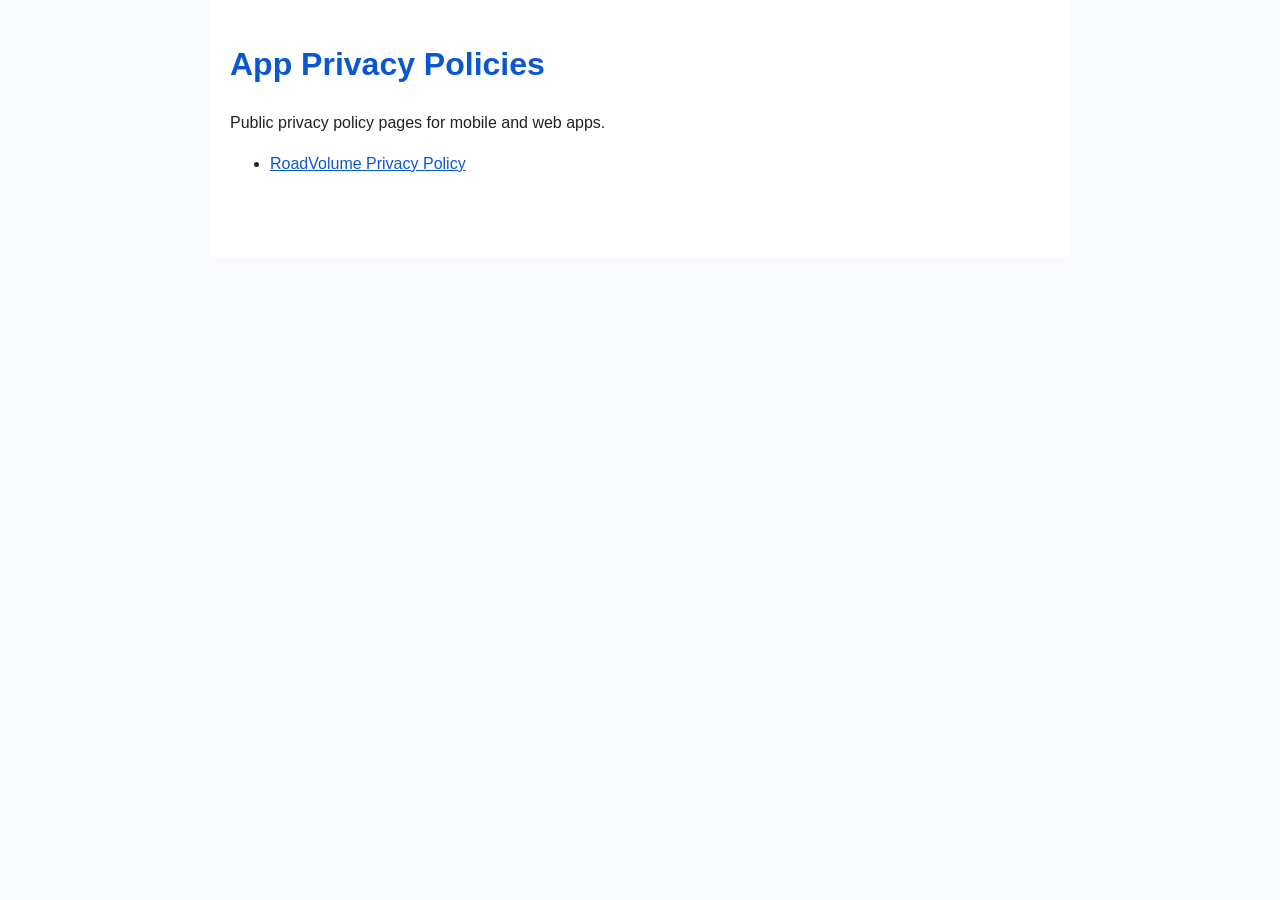
==== index.html @ f4be4a2a "Add RoadVolume privacy policy" ====
<!doctype html>
<html lang="en">
<head>
    <meta charset="utf-8">
    <meta name="viewport" content="width=device-width, initial-scale=1">
    <title>App Privacy Policies</title>
    <style>
        body {
            margin: 0;
            font-family: Arial, Helvetica, sans-serif;
            line-height: 1.55;
            color: #202124;
            background: #f8fafd;
        }
        main {
            max-width: 820px;
            margin: 0 auto;
            padding: 40px 20px 64px;
            background: #ffffff;
        }
        h1 {
            color: #0b57d0;
            margin-top: 0;
        }
        a {
            color: #0b57d0;
        }
    </style>
</head>
<body>
<main>
    <h1>App Privacy Policies</h1>
    <p>Public privacy policy pages for mobile and web apps.</p>
    <ul>
        <li><a href="roadvolume/privacy-policy.html">RoadVolume Privacy Policy</a></li>
    </ul>
</main>
</body>
</html>
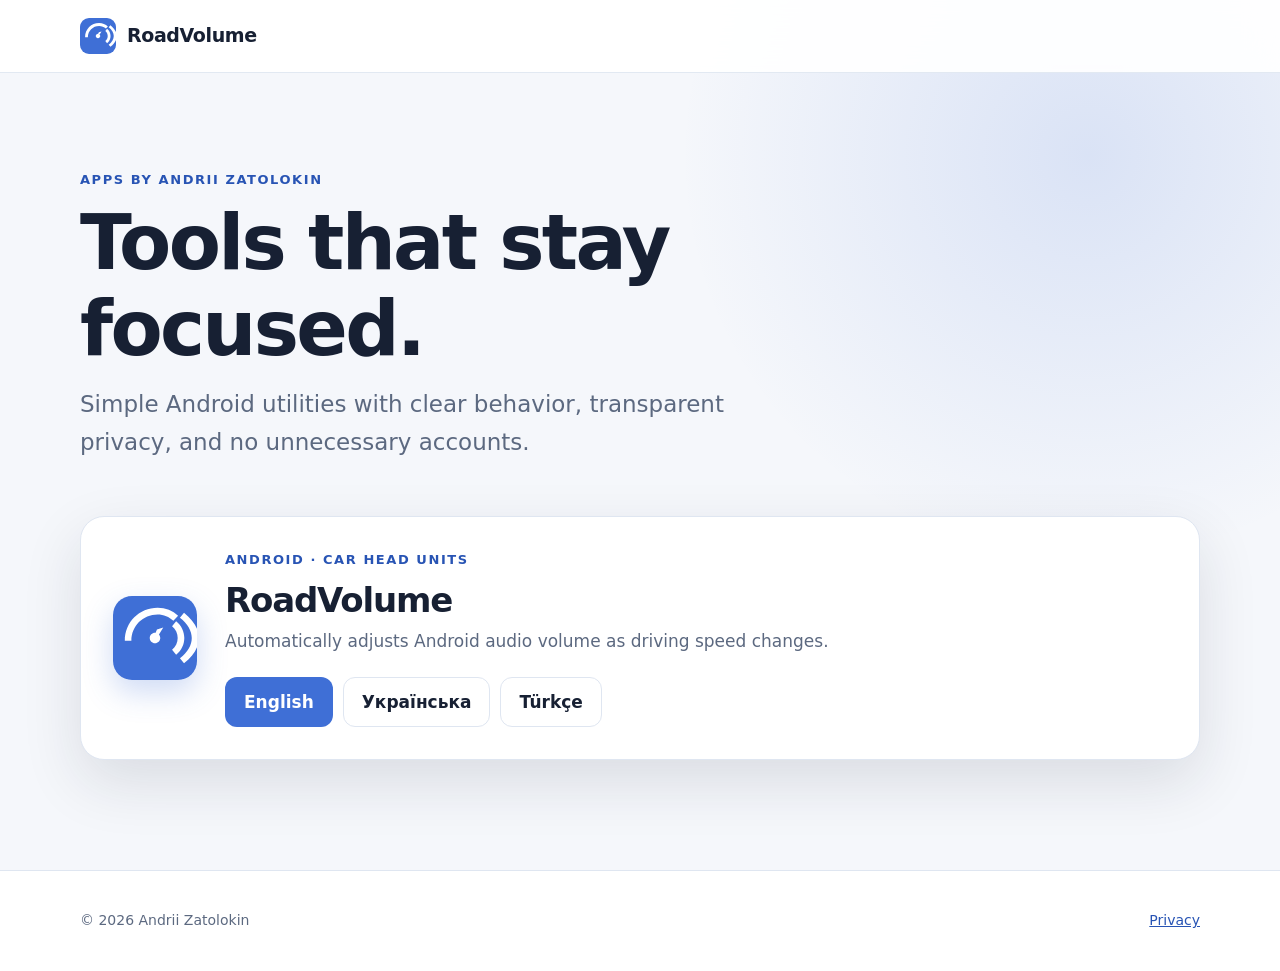
==== commit 19ccfe44: "Build multilingual RoadVolume site" ====
--- a/index.html
+++ b/index.html
@@ -3,37 +3,52 @@
 <head>
     <meta charset="utf-8">
     <meta name="viewport" content="width=device-width, initial-scale=1">
-    <title>App Privacy Policies</title>
-    <style>
-        body {
-            margin: 0;
-            font-family: Arial, Helvetica, sans-serif;
-            line-height: 1.55;
-            color: #202124;
-            background: #f8fafd;
-        }
-        main {
-            max-width: 820px;
-            margin: 0 auto;
-            padding: 40px 20px 64px;
-            background: #ffffff;
-        }
-        h1 {
-            color: #0b57d0;
-            margin-top: 0;
-        }
-        a {
-            color: #0b57d0;
-        }
-    </style>
+    <meta name="description" content="Official pages for RoadVolume, the speed-based volume assistant for Android car head units.">
+    <meta property="og:title" content="RoadVolume — Volume that follows the road">
+    <meta property="og:description" content="Speed-based volume adjustment for Android car head units.">
+    <meta property="og:image" content="https://andriizatolokin.github.io/app-privacy-policies/assets/roadvolume-social.png">
+    <meta property="og:type" content="website">
+    <meta name="twitter:card" content="summary_large_image">
+    <meta name="twitter:title" content="RoadVolume — Volume that follows the road">
+    <meta name="twitter:description" content="Speed-based volume adjustment for Android car head units.">
+    <meta name="twitter:image" content="https://andriizatolokin.github.io/app-privacy-policies/assets/roadvolume-social.png">
+    <title>RoadVolume — Apps by Andrii Zatolokin</title>
+    <link rel="stylesheet" href="assets/site.css">
 </head>
-<body>
+<body class="directory-page">
+<header class="site-header">
+    <div class="shell header-inner">
+        <a class="brand" href="./" aria-label="RoadVolume home">
+            <img src="assets/roadvolume-icon.svg" width="36" height="36" alt="">
+            <span>RoadVolume</span>
+        </a>
+    </div>
+</header>
 <main>
-    <h1>App Privacy Policies</h1>
-    <p>Public privacy policy pages for mobile and web apps.</p>
-    <ul>
-        <li><a href="roadvolume/privacy-policy.html">RoadVolume Privacy Policy</a></li>
-    </ul>
+    <section class="directory-hero shell">
+        <p class="eyebrow">Apps by Andrii Zatolokin</p>
+        <h1>Tools that stay focused.</h1>
+        <p class="lead">Simple Android utilities with clear behavior, transparent privacy, and no unnecessary accounts.</p>
+    </section>
+    <section class="shell app-directory" aria-labelledby="apps-title">
+        <h2 id="apps-title" class="sr-only">Apps</h2>
+        <article class="app-card">
+            <div class="app-card-icon"><img src="assets/roadvolume-icon.svg" width="84" height="84" alt="RoadVolume icon"></div>
+            <div class="app-card-copy">
+                <p class="eyebrow">Android · Car head units</p>
+                <h2>RoadVolume</h2>
+                <p>Automatically adjusts Android audio volume as driving speed changes.</p>
+                <div class="language-links" aria-label="Choose language">
+                    <a class="button button-primary" href="roadvolume/">English</a>
+                    <a class="button button-secondary" lang="uk" href="roadvolume/uk/">Українська</a>
+                    <a class="button button-secondary" lang="tr" href="roadvolume/tr/">Türkçe</a>
+                </div>
+            </div>
+        </article>
+    </section>
 </main>
+<footer class="site-footer">
+    <div class="shell footer-inner"><span>© 2026 Andrii Zatolokin</span><a href="roadvolume/privacy-policy.html">Privacy</a></div>
+</footer>
 </body>
 </html>
--- a/assets/site.css
+++ b/assets/site.css
@@ -0,0 +1,175 @@
+:root {
+    color-scheme: light;
+    --ink: #172033;
+    --muted: #5c6980;
+    --blue: #3f6fd6;
+    --blue-dark: #2854b4;
+    --blue-soft: #eaf0ff;
+    --line: #dfe6f1;
+    --surface: #fff;
+    --surface-alt: #f5f7fb;
+    --success: #17795b;
+    --warning-bg: #fff8e8;
+    --warning-line: #f0d38b;
+    --shadow: 0 22px 60px rgba(23, 32, 51, .12);
+}
+
+* { box-sizing: border-box; }
+html { scroll-behavior: smooth; }
+body {
+    margin: 0;
+    color: var(--ink);
+    background: var(--surface);
+    font: 17px/1.65 Inter, ui-sans-serif, system-ui, -apple-system, BlinkMacSystemFont, "Segoe UI", sans-serif;
+    -webkit-font-smoothing: antialiased;
+}
+a { color: var(--blue-dark); }
+a:hover { color: var(--blue); }
+img { max-width: 100%; }
+.shell { width: min(1120px, calc(100% - 40px)); margin-inline: auto; }
+.sr-only { position: absolute; width: 1px; height: 1px; padding: 0; margin: -1px; overflow: hidden; clip: rect(0, 0, 0, 0); white-space: nowrap; border: 0; }
+
+.site-header { position: sticky; z-index: 20; top: 0; border-bottom: 1px solid rgba(223, 230, 241, .88); background: rgba(255, 255, 255, .92); backdrop-filter: blur(16px); }
+.header-inner { min-height: 72px; display: flex; align-items: center; justify-content: space-between; gap: 24px; }
+.brand { display: inline-flex; align-items: center; gap: 11px; color: var(--ink); font-size: 19px; font-weight: 750; text-decoration: none; letter-spacing: -.02em; }
+.brand:hover { color: var(--ink); }
+.brand img { border-radius: 9px; }
+.language-links, .hero-actions { display: flex; align-items: center; flex-wrap: wrap; gap: 10px; }
+.language-nav { display: flex; align-items: center; gap: 5px; padding: 4px; border-radius: 999px; background: var(--surface-alt); }
+.language-nav a { min-width: 42px; padding: 5px 10px; border-radius: 999px; color: var(--muted); font-size: 14px; font-weight: 700; text-align: center; text-decoration: none; }
+.language-nav a:hover, .language-nav a[aria-current="page"] { color: var(--blue-dark); background: var(--surface); box-shadow: 0 1px 4px rgba(23, 32, 51, .12); }
+
+.button { display: inline-flex; min-height: 46px; align-items: center; justify-content: center; padding: 10px 18px; border: 1px solid transparent; border-radius: 12px; font-weight: 750; text-decoration: none; transition: transform 160ms ease, background 160ms ease, border-color 160ms ease; }
+.button:hover { transform: translateY(-1px); }
+.button-primary { color: #fff; background: var(--blue); }
+.button-primary:hover { color: #fff; background: var(--blue-dark); }
+.button-secondary { color: var(--ink); border-color: var(--line); background: var(--surface); }
+.button-secondary:hover { color: var(--blue-dark); border-color: #b9c9eb; background: var(--blue-soft); }
+
+.eyebrow { margin: 0 0 10px; color: var(--blue-dark); font-size: 13px; font-weight: 800; letter-spacing: .12em; text-transform: uppercase; }
+h1, h2, h3 { margin-top: 0; line-height: 1.13; letter-spacing: -.035em; }
+h1 { max-width: 820px; margin-bottom: 22px; font-size: clamp(44px, 7vw, 76px); }
+h2 { margin-bottom: 16px; font-size: clamp(30px, 4vw, 46px); }
+h3 { margin-bottom: 9px; font-size: 21px; }
+.lead { max-width: 720px; margin: 0; color: var(--muted); font-size: clamp(19px, 2.4vw, 23px); }
+
+.directory-page { min-height: 100vh; background: radial-gradient(circle at 85% 16%, rgba(63, 111, 214, .15), transparent 30%), var(--surface-alt); }
+.directory-hero { padding-block: 96px 54px; }
+.directory-hero h1 { margin-bottom: 14px; }
+.app-directory { padding-bottom: 110px; }
+.app-card { display: grid; grid-template-columns: auto 1fr; gap: 28px; align-items: center; padding: 32px; border: 1px solid var(--line); border-radius: 24px; background: var(--surface); box-shadow: var(--shadow); }
+.app-card-icon img { display: block; border-radius: 19px; box-shadow: 0 12px 30px rgba(63, 111, 214, .25); }
+.app-card h2 { margin-bottom: 8px; font-size: 34px; }
+.app-card p:not(.eyebrow) { max-width: 650px; margin: 0 0 22px; color: var(--muted); }
+
+.hero { overflow: hidden; background: radial-gradient(circle at 80% 30%, rgba(63, 111, 214, .2), transparent 31%), linear-gradient(180deg, #fff 0%, #f5f8ff 100%); }
+.hero-inner { display: grid; min-height: 680px; grid-template-columns: minmax(0, 1.08fr) minmax(320px, .92fr); gap: 56px; align-items: center; padding-block: 82px 92px; }
+.hero-copy h1 { font-size: clamp(48px, 7vw, 82px); }
+.hero-copy .lead { margin-bottom: 30px; }
+.hero-note { margin: 18px 0 0; color: var(--muted); font-size: 14px; }
+.app-preview { position: relative; min-height: 460px; display: grid; place-items: center; }
+.app-preview::before { position: absolute; width: 420px; height: 420px; border-radius: 50%; background: linear-gradient(145deg, rgba(63, 111, 214, .21), rgba(255, 255, 255, 0)); content: ""; }
+.dashboard-card { position: relative; width: min(390px, 100%); padding: 26px; border: 1px solid rgba(255, 255, 255, .75); border-radius: 30px; color: #fff; background: linear-gradient(155deg, #172033 0%, #263b6b 100%); box-shadow: 0 34px 80px rgba(24, 39, 76, .28); transform: rotate(2deg); }
+.dashboard-top { display: flex; align-items: center; justify-content: space-between; margin-bottom: 32px; }
+.dashboard-brand { display: flex; align-items: center; gap: 10px; font-weight: 800; }
+.dashboard-brand img { border-radius: 10px; }
+.status-pill { padding: 5px 10px; border-radius: 999px; color: #baf5df; background: rgba(42, 198, 143, .14); font-size: 12px; font-weight: 800; }
+.speed-reading { display: flex; align-items: end; gap: 10px; margin-bottom: 28px; }
+.speed-number { font-size: 88px; font-weight: 760; line-height: .85; letter-spacing: -.07em; }
+.speed-unit { padding-bottom: 7px; color: #b9c8e7; font-size: 16px; }
+.volume-panel { padding: 18px; border: 1px solid rgba(255, 255, 255, .1); border-radius: 18px; background: rgba(255, 255, 255, .07); }
+.volume-row { display: flex; justify-content: space-between; gap: 16px; color: #d8e2f6; font-size: 14px; }
+.volume-row strong { color: #fff; font-size: 16px; }
+.volume-bars { display: grid; grid-template-columns: repeat(12, 1fr); gap: 5px; margin-top: 15px; }
+.volume-bars span { height: 8px; border-radius: 999px; background: rgba(255, 255, 255, .16); }
+.volume-bars span:nth-child(-n+8) { background: #8dafed; }
+
+.trust-strip { border-block: 1px solid var(--line); background: var(--surface); }
+.trust-grid { display: grid; grid-template-columns: repeat(3, 1fr); }
+.trust-item { padding: 26px 20px; text-align: center; }
+.trust-item + .trust-item { border-left: 1px solid var(--line); }
+.trust-item strong { display: block; color: var(--ink); font-size: 17px; }
+.trust-item span { color: var(--muted); font-size: 14px; }
+
+.section { padding-block: 104px; }
+.section-alt { background: var(--surface-alt); }
+.section-heading { max-width: 760px; margin-bottom: 46px; }
+.section-heading p:last-child { margin: 0; color: var(--muted); font-size: 19px; }
+.steps-grid, .feature-grid { display: grid; grid-template-columns: repeat(3, 1fr); gap: 18px; }
+.step-card, .feature-card { padding: 28px; border: 1px solid var(--line); border-radius: 20px; background: var(--surface); }
+.step-number { width: 36px; height: 36px; display: grid; place-items: center; margin-bottom: 28px; border-radius: 10px; color: #fff; background: var(--blue); font-size: 14px; font-weight: 850; }
+.step-card p, .feature-card p { margin: 0; color: var(--muted); }
+.feature-card { min-height: 210px; }
+.feature-label { display: inline-block; margin-bottom: 36px; color: var(--blue-dark); font-size: 13px; font-weight: 800; letter-spacing: .09em; text-transform: uppercase; }
+
+.compatibility-box { display: grid; grid-template-columns: minmax(0, 1fr) auto; gap: 40px; align-items: center; padding: 38px; border: 1px solid var(--warning-line); border-radius: 24px; background: var(--warning-bg); }
+.compatibility-box h2 { margin-bottom: 12px; font-size: clamp(28px, 4vw, 42px); }
+.compatibility-box p { max-width: 750px; margin: 0; color: #66562d; }
+.compatibility-mark { width: 84px; height: 84px; display: grid; place-items: center; border: 1px solid #e7c66e; border-radius: 24px; color: #7a611f; background: #fffdf6; font-size: 34px; font-weight: 850; }
+
+.plan-grid { display: grid; grid-template-columns: repeat(2, minmax(0, 1fr)); gap: 20px; }
+.plan-card { padding: 34px; border: 1px solid var(--line); border-radius: 24px; background: var(--surface); }
+.plan-card-featured { color: #fff; border-color: transparent; background: linear-gradient(145deg, #315fc4, #1d397b); }
+.plan-card p { color: var(--muted); }
+.plan-card-featured p { color: #d8e3fc; }
+.plan-card ul { padding: 0; margin: 24px 0 0; list-style: none; }
+.plan-card li { position: relative; padding-left: 28px; margin-top: 12px; }
+.plan-card li::before { position: absolute; left: 0; color: var(--success); content: "✓"; font-weight: 900; }
+.plan-card-featured li::before { color: #9cf0d0; }
+
+.faq-list { max-width: 860px; }
+.faq-list details { border-top: 1px solid var(--line); }
+.faq-list details:last-child { border-bottom: 1px solid var(--line); }
+.faq-list summary { padding: 24px 4px; cursor: pointer; font-weight: 750; }
+.faq-list details p { margin: -8px 0 24px; padding-right: 30px; color: var(--muted); }
+
+.policy-page { background: var(--surface-alt); }
+.policy-main { width: min(820px, calc(100% - 40px)); margin: 54px auto 90px; padding: 56px; border: 1px solid var(--line); border-radius: 24px; background: var(--surface); box-shadow: 0 16px 50px rgba(23, 32, 51, .08); }
+.policy-main h1 { font-size: clamp(38px, 6vw, 58px); }
+.policy-main h2 { margin-top: 42px; font-size: 27px; }
+.policy-meta { margin-bottom: 34px; color: var(--muted); }
+.policy-main li + li { margin-top: 8px; }
+
+.site-footer { border-top: 1px solid var(--line); background: var(--surface); }
+.footer-inner { min-height: 100px; display: flex; align-items: center; justify-content: space-between; gap: 24px; color: var(--muted); font-size: 14px; }
+.footer-links { display: flex; align-items: center; flex-wrap: wrap; justify-content: flex-end; gap: 18px; }
+.footer-links a { color: var(--muted); text-decoration: none; }
+.footer-links a:hover { color: var(--blue-dark); }
+
+@media (max-width: 820px) {
+    .hero-inner { min-height: auto; grid-template-columns: 1fr; gap: 26px; padding-block: 72px; }
+    .app-preview { min-height: 410px; }
+    .steps-grid, .feature-grid { grid-template-columns: 1fr; }
+    .feature-card { min-height: auto; }
+    .compatibility-box { grid-template-columns: 1fr; }
+    .compatibility-mark { grid-row: 1; }
+}
+
+@media (max-width: 640px) {
+    body { font-size: 16px; }
+    .shell { width: min(100% - 28px, 1120px); }
+    .site-header { position: static; }
+    .header-inner { min-height: 66px; }
+    .language-nav a { min-width: 36px; padding-inline: 7px; }
+    .directory-hero { padding-block: 70px 38px; }
+    .app-card { grid-template-columns: 1fr; padding: 24px; }
+    .hero-copy h1 { font-size: clamp(44px, 14vw, 64px); }
+    .hero-inner { padding-block: 58px 64px; }
+    .app-preview { min-height: 350px; }
+    .app-preview::before { width: 330px; height: 330px; }
+    .dashboard-card { padding: 22px; transform: none; }
+    .speed-number { font-size: 74px; }
+    .trust-grid { grid-template-columns: 1fr; }
+    .trust-item + .trust-item { border-top: 1px solid var(--line); border-left: 0; }
+    .section { padding-block: 76px; }
+    .plan-grid { grid-template-columns: 1fr; }
+    .compatibility-box, .plan-card { padding: 26px; }
+    .policy-main { width: min(100% - 24px, 820px); margin-block: 22px 60px; padding: 28px 22px; border-radius: 18px; }
+    .footer-inner { padding-block: 28px; flex-direction: column; align-items: flex-start; }
+    .footer-links { justify-content: flex-start; }
+}
+
+@media (prefers-reduced-motion: reduce) {
+    html { scroll-behavior: auto; }
+    .button { transition: none; }
+}
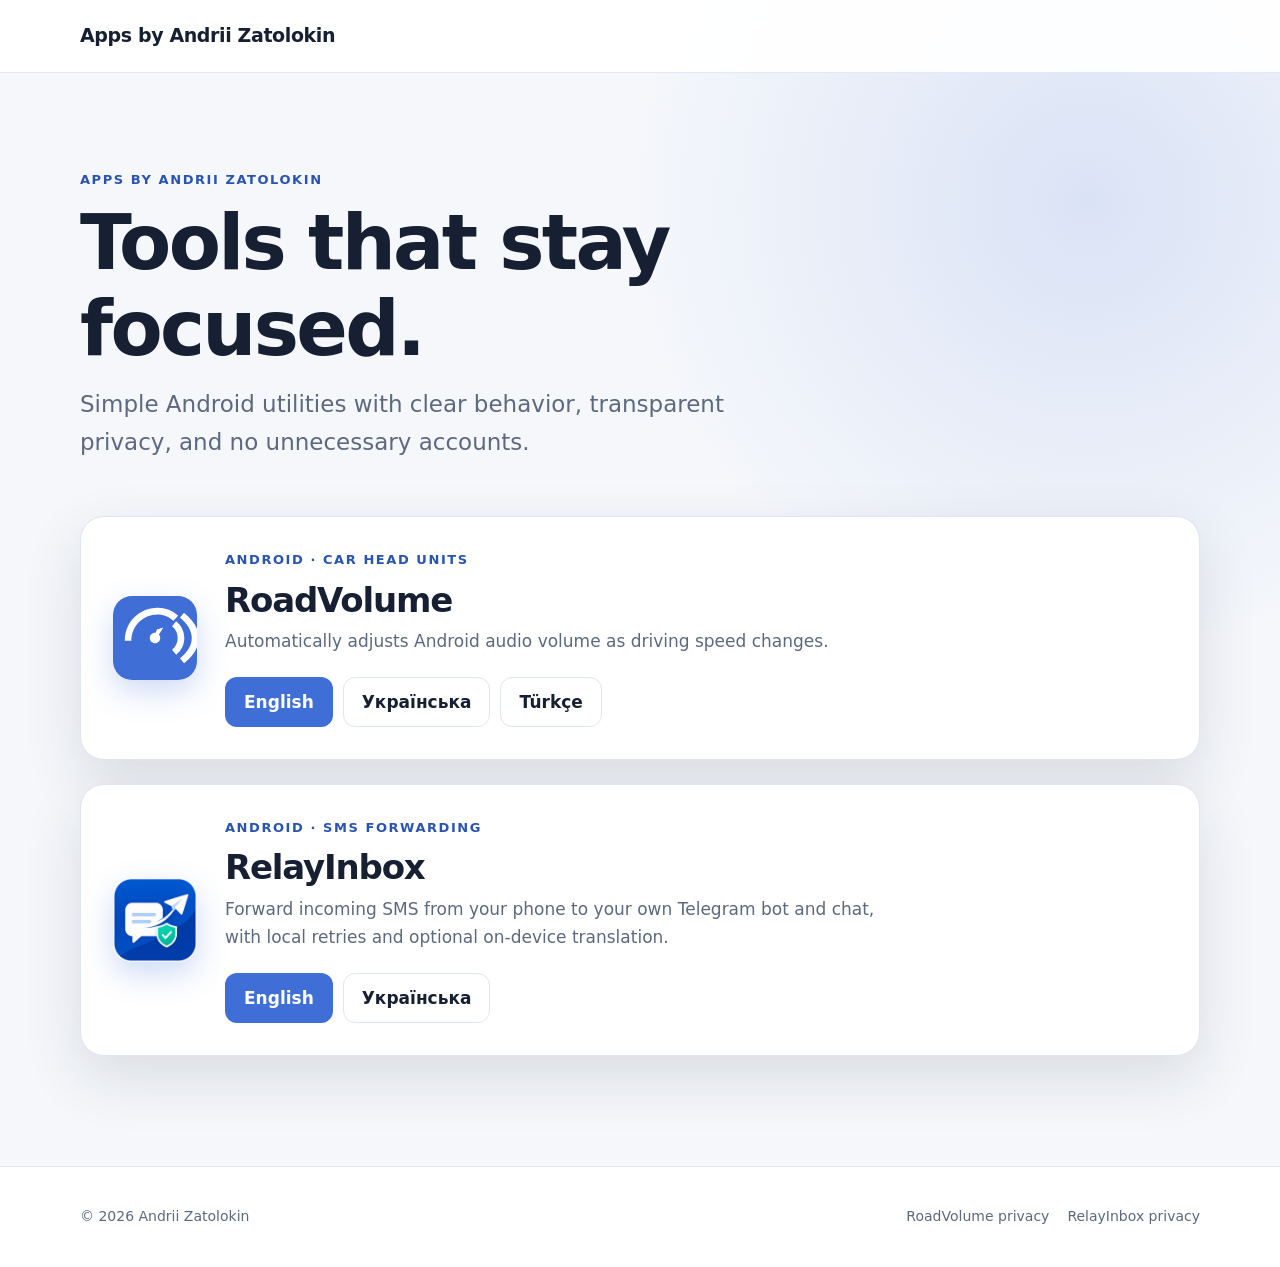
==== commit e2e1c81f: "Publish RelayInbox privacy policy in English and Ukrainian" ====
--- a/index.html
+++ b/index.html
@@ -3,24 +3,20 @@
 <head>
     <meta charset="utf-8">
     <meta name="viewport" content="width=device-width, initial-scale=1">
-    <meta name="description" content="Official pages for RoadVolume, the speed-based volume assistant for Android car head units.">
-    <meta property="og:title" content="RoadVolume — Volume that follows the road">
-    <meta property="og:description" content="Speed-based volume adjustment for Android car head units.">
-    <meta property="og:image" content="https://andriizatolokin.github.io/app-privacy-policies/assets/roadvolume-social.png">
+    <meta name="description" content="Official app pages and privacy policies for Android utilities by Andrii Zatolokin.">
+    <meta property="og:title" content="Apps by Andrii Zatolokin">
+    <meta property="og:description" content="Focused Android utilities with clear behavior and transparent privacy.">
     <meta property="og:type" content="website">
-    <meta name="twitter:card" content="summary_large_image">
-    <meta name="twitter:title" content="RoadVolume — Volume that follows the road">
-    <meta name="twitter:description" content="Speed-based volume adjustment for Android car head units.">
-    <meta name="twitter:image" content="https://andriizatolokin.github.io/app-privacy-policies/assets/roadvolume-social.png">
-    <title>RoadVolume — Apps by Andrii Zatolokin</title>
+    <meta name="twitter:title" content="Apps by Andrii Zatolokin">
+    <meta name="twitter:description" content="Focused Android utilities with clear behavior and transparent privacy.">
+    <title>Apps by Andrii Zatolokin</title>
     <link rel="stylesheet" href="assets/site.css">
 </head>
 <body class="directory-page">
 <header class="site-header">
     <div class="shell header-inner">
-        <a class="brand" href="./" aria-label="RoadVolume home">
-            <img src="assets/roadvolume-icon.svg" width="36" height="36" alt="">
-            <span>RoadVolume</span>
+        <a class="brand" href="./" aria-label="App directory">
+            <span>Apps by Andrii Zatolokin</span>
         </a>
     </div>
 </header>
@@ -45,10 +41,22 @@
                 </div>
             </div>
         </article>
+        <article class="app-card">
+            <div class="app-card-icon"><img src="assets/relayinbox-icon.png" width="84" height="84" alt="RelayInbox icon"></div>
+            <div class="app-card-copy">
+                <p class="eyebrow">Android · SMS forwarding</p>
+                <h2>RelayInbox</h2>
+                <p>Forward incoming SMS from your phone to your own Telegram bot and chat, with local retries and optional on-device translation.</p>
+                <div class="language-links" aria-label="RelayInbox language">
+                    <a class="button button-primary" href="relayinbox/">English</a>
+                    <a class="button button-secondary" lang="uk" href="relayinbox/uk/">Українська</a>
+                </div>
+            </div>
+        </article>
     </section>
 </main>
 <footer class="site-footer">
-    <div class="shell footer-inner"><span>© 2026 Andrii Zatolokin</span><a href="roadvolume/privacy-policy.html">Privacy</a></div>
+    <div class="shell footer-inner"><span>© 2026 Andrii Zatolokin</span><div class="footer-links"><a href="roadvolume/privacy-policy.html">RoadVolume privacy</a><a href="relayinbox/privacy-policy.html">RelayInbox privacy</a></div></div>
 </footer>
 </body>
 </html>
--- a/assets/site.css
+++ b/assets/site.css
@@ -173,3 +173,7 @@
     html { scroll-behavior: auto; }
     .button { transition: none; }
 }
+
+.app-directory .app-card + .app-card { margin-top: 24px; }
+.relayinbox-page .policy-main { overflow-wrap: anywhere; }
+.relayinbox-page .policy-main h1 { font-size: clamp(30px, 6vw, 52px); }
